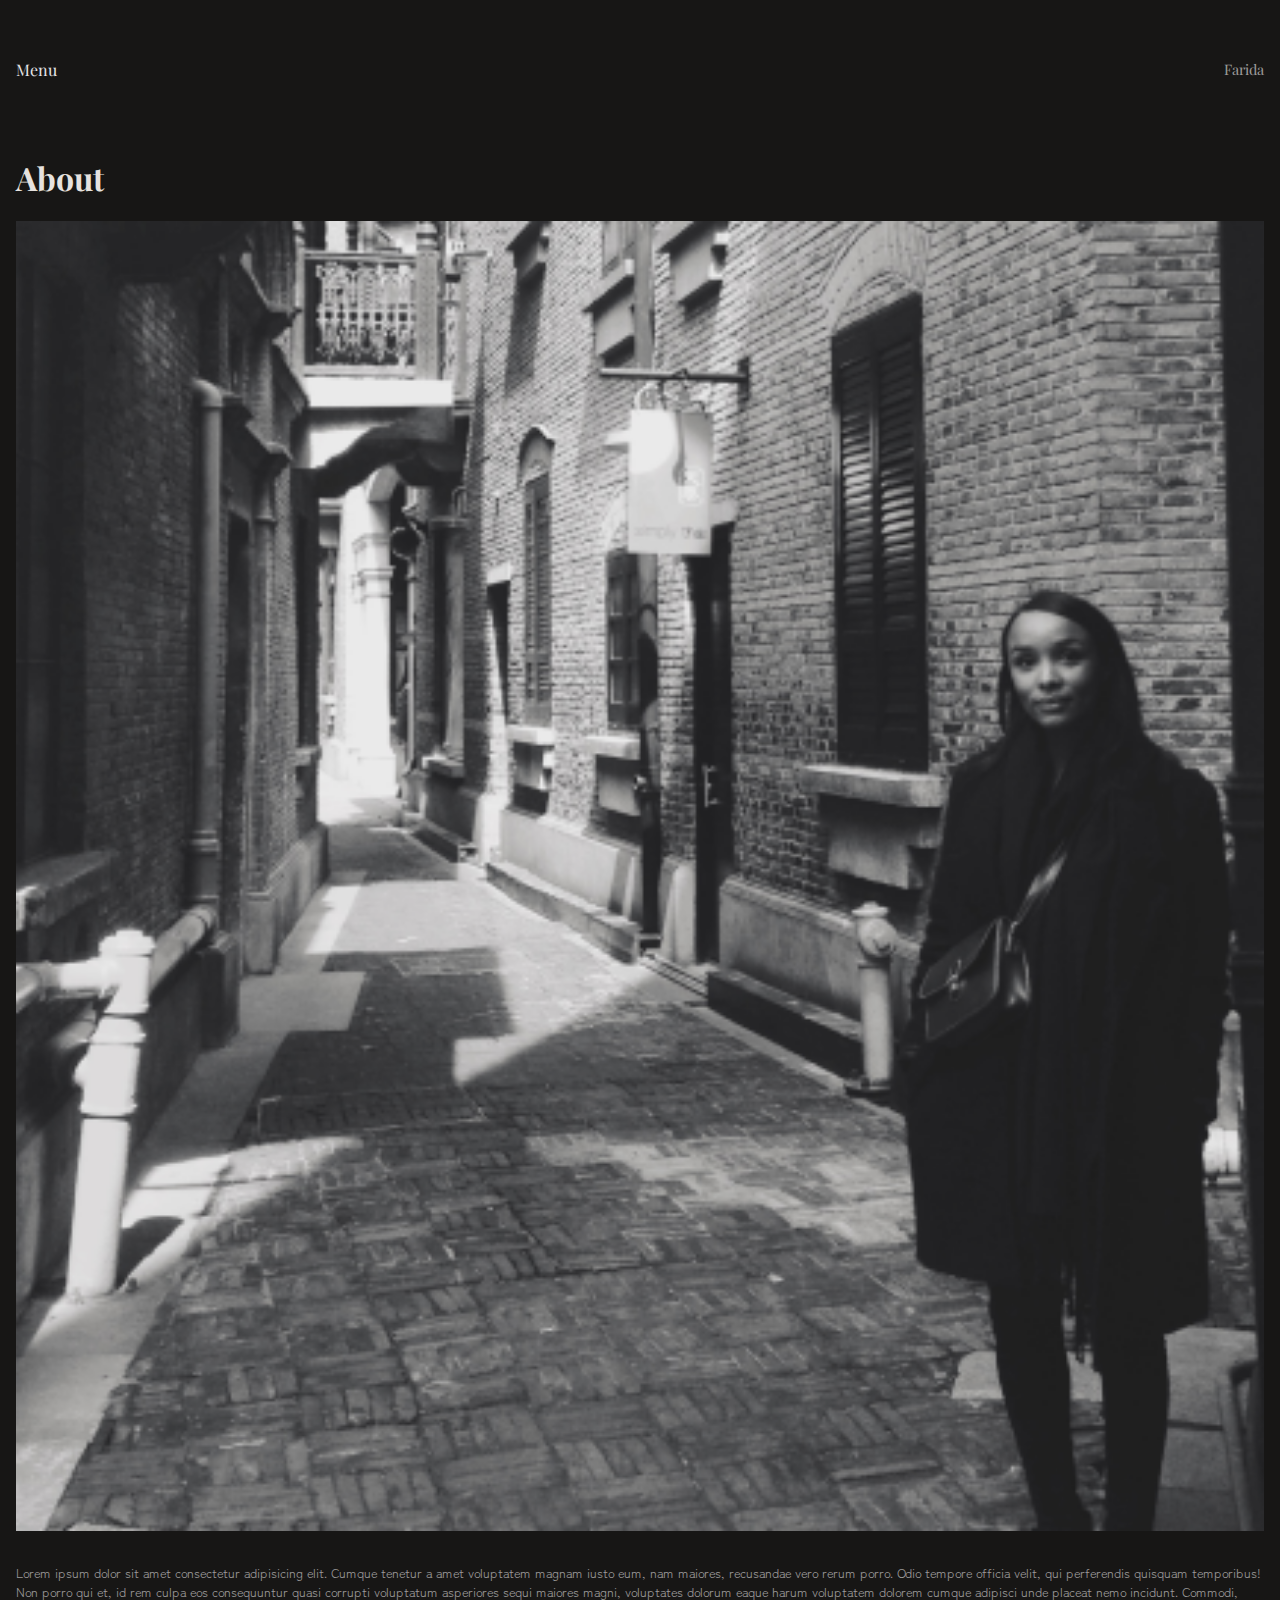
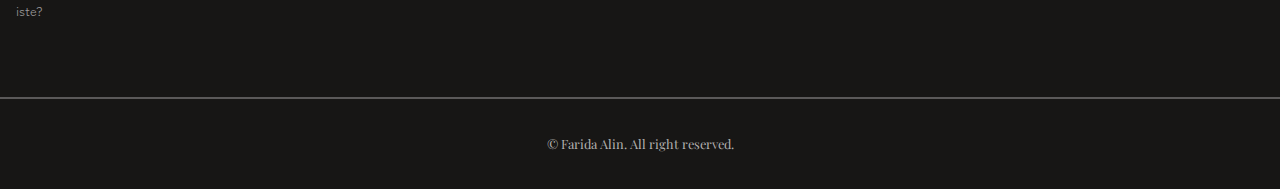
==== index.html @ fb092f66 "added about page" ====
<html lang="en">
  <head>
    <meta charset="UTF-8" />
    <meta http-equiv="X-UA-Compatible" content="IE=edge" />
    <meta name="viewport" content="width=device-width, initial-scale=1.0" />
    <link rel="stylesheet" href="style.css" />
    <link rel="preconnect" href="https://fonts.googleapis.com" />
    <link rel="preconnect" href="https://fonts.gstatic.com" crossorigin />
    <link rel="preconnect" href="https://fonts.googleapis.com" />
    <link rel="preconnect" href="https://fonts.gstatic.com" crossorigin />
    <link
      href="https://fonts.googleapis.com/css2?family=Playfair+Display:wght@400;600;800&family=Zen+Kaku+Gothic+Antique:wght@300;400&display=swap"
      rel="stylesheet"
    />
    <title>Portfolio | Home</title>
  </head>
  <body>
    <header class="header">
      <div class="menu-btn-container">
        <button class="menu-btn">Menu</button>
      </div>
      <span>Farida</span>
    </header>
    <nav class="nav">
      <ul class="nav-list">
        <li class="nav-item active">
          <a href="#index.html" class="link">About</a>
        </li>
        <li class="nav-item">
          <a href="#education.html" class="link">My Education</a>
        </li>
        <li class="nav-item">
          <a href="#work.html" class="link">Work Experience</a>
        </li>
        <li class="nav-item">
          <a href="#contact.html" class="link">Contact me</a>
        </li>
      </ul>
    </nav>
    <main>
      <section class="about-header">
        <h1>About</h1>
        <img src="./me.png" alt="Farida Alin" />
      </section>
      <section class="about-content">
        <p>
          Lorem ipsum dolor sit amet consectetur adipisicing elit. Cumque
          tenetur a amet voluptatem magnam iusto eum, nam maiores, recusandae
          vero rerum porro. Odio tempore officia velit, qui perferendis quisquam
          temporibus! Non porro qui et, id rem culpa eos consequuntur quasi
          corrupti voluptatum asperiores sequi maiores magni, voluptates dolorum
          eaque harum voluptatem dolorem cumque adipisci unde placeat nemo
          incidunt. Commodi, iste?
        </p>
      </section>
    </main>
    <footer>
      <p>&copy; Farida Alin. All right reserved.</p>
    </footer>
    <script src="script.js"></script>
  </body>
</html>
---- style.css ----
:root {
  --font-family: 'Playfair Display', serif;
  --black-900: #171615;

  --white-25: #b3b1afb3;
  --white-50: #b3b1af;
  --white-100: #e6e2df;
  --white-200: #e4e4e8;

  --grey-200: #9c9a9a;
}

html,
body {
  font-family: 'Playfair Display', serif;
  padding: 0;
  margin: 0;
  box-sizing: border-box;
  background-color: var(--black-900);
  color: var(--white-100);
}

ul {
  list-style: none;
}

a {
  text-decoration: none;
  color: var(--white-100);
}

img {
  width: 100%;
}

button {
  outline: none;
  padding: 0;
}

.header {
  position: fixed;
  z-index: 200;
  top: 0;
  left: 0;
  right: 0;
  height: 10vh;
  background: var(--black-900);
  display: grid;
  grid-template-columns: auto auto;
  grid-template-rows: 1fr;
  padding: 1.5rem 1rem 0rem;
}

.header > span,
.header > div {
  align-self: center;
}
.header > span {
  text-align: right;
  color: #e8e7e7a6;
  font-size: 0.9rem;
}

.header > div {
  text-align: left;
}

.menu-btn-container {
  background-color: var(--black-900);
}

.menu-btn {
  background: transparent;
  border: none;
  color: var(--white-200);
  font-family: var(--font-family);
  font-size: 1rem;
}

.menu-btn:focus {
  border-bottom: 0.15rem solid var(--white-200);
}

.menu-title {
  font-size: 1.8rem;
}

.nav {
  padding: 2rem;
  background: var(--black-900);
  display: flex;
  position: fixed;
  width: 100%;
  height: 100%;
  top: 0;
  left: 0;
  opacity: 0;
  visibility: hidden;
  transition: all 0.5s ease;
  z-index: 2;
}

.nav.show {
  opacity: 1;
  visibility: visible;
}

.nav-list {
  display: flex;
  flex-direction: column;
  justify-content: center;
  align-items: flex-start;
}

.nav-item {
  padding: 1rem;
  font-size: 1.1rem;
  position: relative;
}

.nav-item.active:before {
  position: absolute;
  content: '';
  height: 2px;
  width: 10px;
  top: 50%;
  left: -0.5rem;
  background: var(--white-100);
}

.nav-item.active > .link {
  color: var(--white-100);
}

.link:focus {
  color: red;
  outline: none;
}
.link {
  color: var(--white-25);
}

main {
  padding: 15vh 1rem 4rem 1rem;
}

.about-header {
  margin-bottom: 2rem;
}
.about-content > p {
  font-size: 0.8rem;
  line-height: 1.2rem;
  font-family: 'Zen Kaku Gothic Antique', sans-serif;
  color: var(--grey-200);
}

footer {
  padding: 1.5rem;
  display: flex;
  align-items: center;
  justify-content: center;
  border-top: 2px solid #9c9a9a82;
}

footer p {
  font-size: 0.8rem;
  line-height: 1rem;
  color: var(--white-50);
}
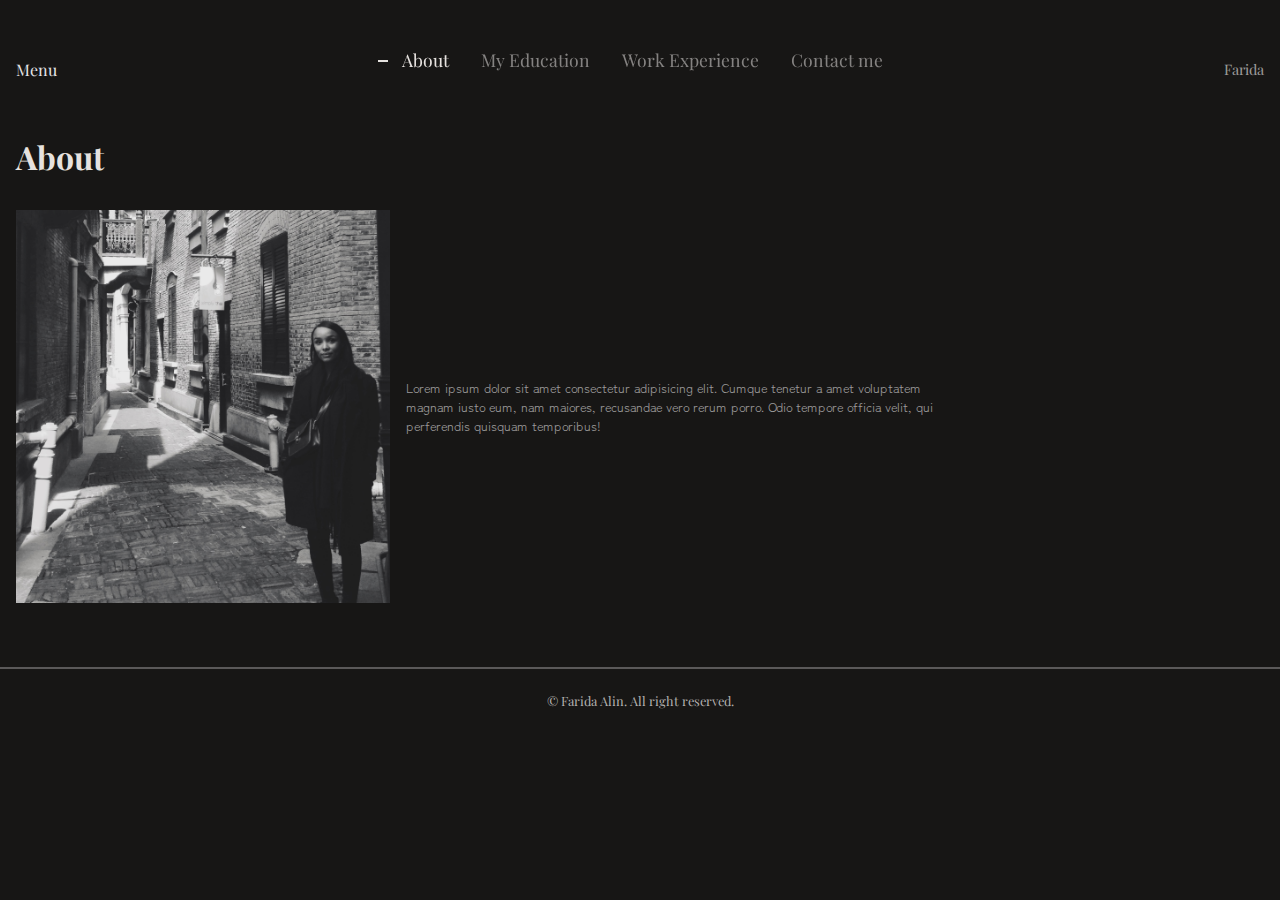
==== commit 5b13b9f4: "responside style" ====
--- a/index.html
+++ b/index.html
@@ -24,39 +24,38 @@
     <nav class="nav">
       <ul class="nav-list">
         <li class="nav-item active">
-          <a href="#index.html" class="link">About</a>
+          <a href="/" class="link">About</a>
         </li>
         <li class="nav-item">
-          <a href="#education.html" class="link">My Education</a>
+          <a href="./education.html" class="link">My Education</a>
         </li>
         <li class="nav-item">
-          <a href="#work.html" class="link">Work Experience</a>
+          <a href="./work.html" class="link">Work Experience</a>
         </li>
         <li class="nav-item">
-          <a href="#contact.html" class="link">Contact me</a>
+          <a href="./contact.html" class="link">Contact me</a>
         </li>
       </ul>
     </nav>
     <main>
-      <section class="about-header">
-        <h1>About</h1>
-        <img src="./me.png" alt="Farida Alin" />
-      </section>
-      <section class="about-content">
-        <p>
-          Lorem ipsum dolor sit amet consectetur adipisicing elit. Cumque
-          tenetur a amet voluptatem magnam iusto eum, nam maiores, recusandae
-          vero rerum porro. Odio tempore officia velit, qui perferendis quisquam
-          temporibus! Non porro qui et, id rem culpa eos consequuntur quasi
-          corrupti voluptatum asperiores sequi maiores magni, voluptates dolorum
-          eaque harum voluptatem dolorem cumque adipisci unde placeat nemo
-          incidunt. Commodi, iste?
-        </p>
-      </section>
+      <h1 class="about-header">About</h1>
+      <div class="main-home">
+        <div class="about-img">
+          <img src="./me.png" alt="Farida Alin" />
+        </div>
+        <section class="about-content">
+          <p>
+            Lorem ipsum dolor sit amet consectetur adipisicing elit. Cumque
+            tenetur a amet voluptatem magnam iusto eum, nam maiores, recusandae
+            vero rerum porro. Odio tempore officia velit, qui perferendis
+            quisquam temporibus!
+          </p>
+        </section>
+      </div>
     </main>
     <footer>
       <p>&copy; Farida Alin. All right reserved.</p>
     </footer>
-    <script src="script.js"></script>
+    <script src="app.js" type="module"></script>
   </body>
 </html>
--- a/style.css
+++ b/style.css
@@ -8,16 +8,23 @@
   --white-200: #e4e4e8;
 
   --grey-200: #9c9a9a;
+
+  --input-border: #383138;
+  --input-focus-h: 245;
+  --input-focus-s: 100%;
+  --input-focus-l: 42%;
 }
 
 html,
 body {
   font-family: 'Playfair Display', serif;
-  padding: 0;
-  margin: 0;
   box-sizing: border-box;
   background-color: var(--black-900);
   color: var(--white-100);
+}
+* {
+  margin: 0;
+  padding: 0;
 }
 
 ul {
@@ -109,8 +116,8 @@
 .nav-list {
   display: flex;
   flex-direction: column;
-  justify-content: center;
-  align-items: flex-start;
+  justify-content: flex-start;
+  margin-top: 6rem;
 }
 
 .nav-item {
@@ -134,7 +141,7 @@
 }
 
 .link:focus {
-  color: red;
+  color: var(--white-200);
   outline: none;
 }
 .link {
@@ -147,6 +154,9 @@
 
 .about-header {
   margin-bottom: 2rem;
+}
+.about-header > h1 {
+  padding-bottom: 1rem;
 }
 .about-content > p {
   font-size: 0.8rem;
@@ -155,6 +165,152 @@
   color: var(--grey-200);
 }
 
+.container {
+  padding-top: 2rem;
+}
+
+.content {
+  padding-top: 1rem;
+}
+
+.content-block {
+  display: flex;
+  flex-direction: row;
+  align-items: baseline;
+  width: 100%;
+  margin-bottom: 2rem;
+}
+
+.year {
+  margin-right: 1rem;
+}
+
+.place {
+  font-size: 0.8rem;
+  color: var(--white-50);
+}
+
+.place-name {
+  font-size: 0.9rem;
+  color: var(--white-50);
+}
+.description {
+  font-size: 0.8rem;
+  color: var(--white-25);
+  font-family: 'Zen Kaku Gothic Antique', sans-serif;
+}
+
+.form {
+  padding: 1rem 0;
+  max-width: 420px;
+}
+
+.form > div {
+  margin-bottom: 1rem;
+}
+
+input {
+  width: 100%;
+}
+
+.input {
+  font-size: 16px;
+  font-size: Max(16px, 1em);
+  font-family: inherit;
+  padding: 0.25em 0.5em;
+  background-color: #fff;
+  border: 2px solid var(--input-border);
+  border-radius: 4px;
+  transition: 180ms box-shadow ease-in-out;
+  font-family: 'Zen Kaku Gothic Antique', sans-serif;
+}
+
+.input:focus {
+  border-color: #717679;
+  box-shadow: 0 0 0px 3px hsl(245deg 30% 93% / 80%);
+  outline: 3px solid transparent;
+}
+
+.input:not(textarea) {
+  line-height: 1;
+  height: 2.25rem;
+  margin-top: 0.9rem;
+  font-size: 0.8rem;
+}
+.input[disabled] {
+  --input-border: #ccc;
+
+  background-color: #eee;
+  cursor: not-allowed;
+}
+
+textarea.input {
+  resize: vertical;
+  width: 100%;
+  margin-top: 0.9rem;
+  font-size: 0.8rem;
+  font-family: 'Zen Kaku Gothic Antique', sans-serif;
+}
+
+label {
+  font-size: 1.125rem;
+  font-weight: 500;
+  line-height: 1;
+  display: flex;
+  justify-content: space-between;
+}
+
+.required {
+  color: red;
+  font-size: 0.7rem;
+}
+
+.is-invalid {
+  border-color: red;
+}
+
+.input + label {
+  margin-top: 2rem;
+}
+
+input[type='submit'] {
+  width: 100%;
+  background-color: #4b714d;
+  color: white;
+  padding: 14px 20px;
+  margin: 8px 0;
+  border: none;
+  border-radius: 4px;
+  cursor: pointer;
+}
+
+input[type='submit']:hover {
+  background-color: #45a049;
+}
+
+.success-msg {
+  background: #3e3e3e;
+  padding: 2rem 1rem;
+  position: absolute;
+  top: 30%;
+  height: 200px;
+  display: flex;
+  align-items: center;
+  left: 0;
+  flex-direction: column;
+  display: none;
+}
+
+.success-msg > button {
+  margin-left: auto;
+  padding: 0.5rem 0.8rem;
+  font-size: 1rem;
+  font-family: var(--font-family);
+}
+
+.success-msg > p {
+  margin-top: 1rem;
+}
 footer {
   padding: 1.5rem;
   display: flex;
@@ -168,3 +324,42 @@
   line-height: 1rem;
   color: var(--white-50);
 }
+
+@media only screen and (min-width: 450px) {
+  .main-home {
+    display: flex;
+    flex-wrap: wrap;
+    align-items: center;
+  }
+  .main-home > section,
+  .main-home > div {
+    width: 45%;
+  }
+
+  .about-content {
+    margin-left: 1rem;
+  }
+
+  .about-img {
+    max-width: 30%;
+  }
+}
+
+@media only screen and (min-width: 768px) {
+  .nav {
+    position: absolute;
+    width: fit-content;
+    height: fit-content;
+    top: initial;
+    left: calc(100vw / 2 - (572px / 2));
+    opacity: 1;
+    visibility: initial;
+    z-index: 400;
+    background: transparent;
+  }
+
+  .nav-list {
+    flex-direction: row;
+    margin-top: 0;
+  }
+}
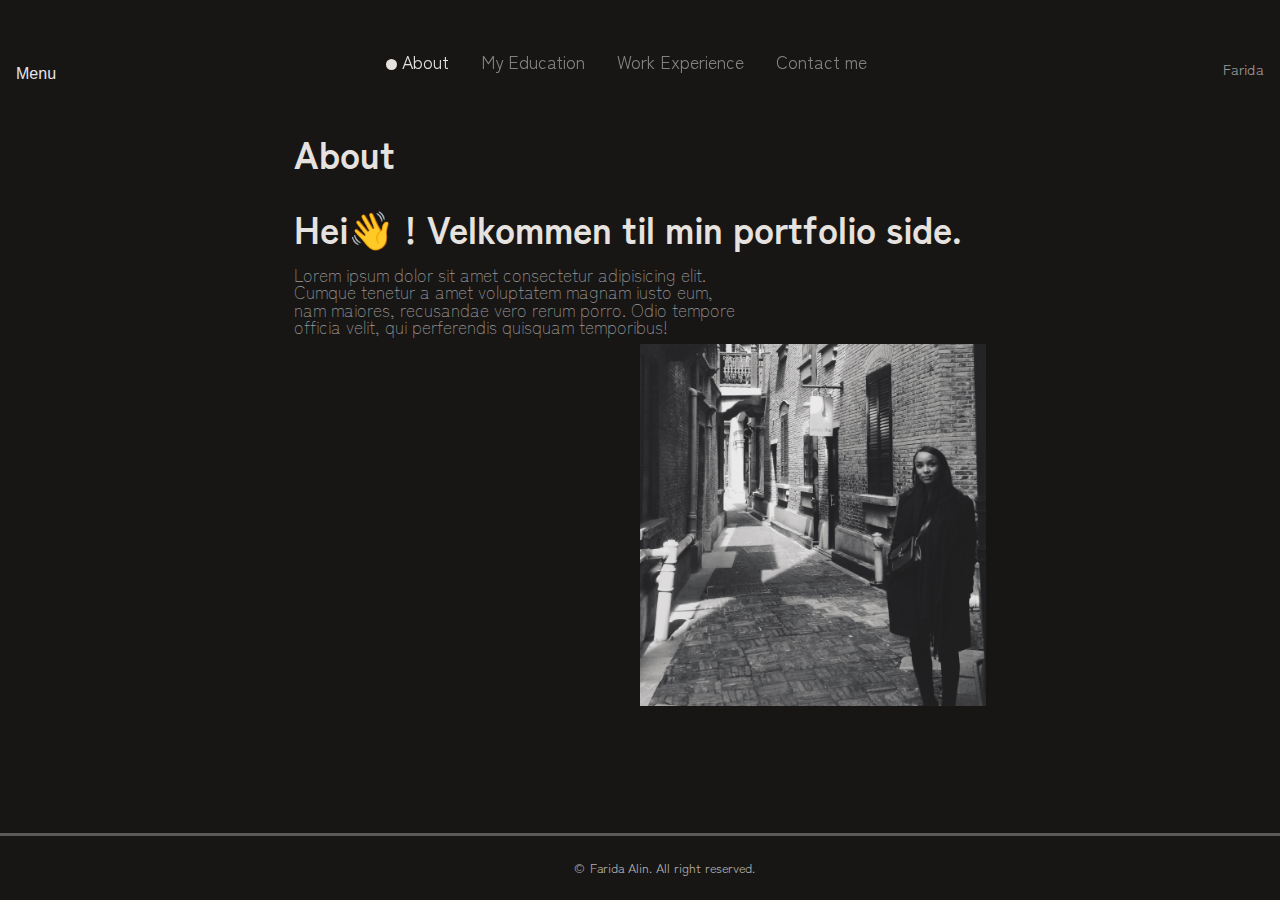
==== commit b6f35b30: "wip" ====
--- a/index.html
+++ b/index.html
@@ -1,3 +1,4 @@
+<!DOCTYPE html>
 <html lang="en">
   <head>
     <meta charset="UTF-8" />
@@ -15,47 +16,52 @@
     <title>Portfolio | Home</title>
   </head>
   <body>
-    <header class="header">
-      <div class="menu-btn-container">
-        <button class="menu-btn">Menu</button>
+    <div class="app">
+      <div>
+        <header class="header">
+          <div class="menu-btn-container">
+            <button class="menu-btn">Menu</button>
+          </div>
+          <span>Farida</span>
+        </header>
+        <nav class="nav">
+          <ul class="nav-list">
+            <li class="nav-item active">
+              <a href="/" class="link">About</a>
+            </li>
+            <li class="nav-item">
+              <a href="./education.html" class="link">My Education</a>
+            </li>
+            <li class="nav-item">
+              <a href="./work.html" class="link">Work Experience</a>
+            </li>
+            <li class="nav-item">
+              <a href="./contact.html" class="link">Contact me</a>
+            </li>
+          </ul>
+        </nav>
       </div>
-      <span>Farida</span>
-    </header>
-    <nav class="nav">
-      <ul class="nav-list">
-        <li class="nav-item active">
-          <a href="/" class="link">About</a>
-        </li>
-        <li class="nav-item">
-          <a href="./education.html" class="link">My Education</a>
-        </li>
-        <li class="nav-item">
-          <a href="./work.html" class="link">Work Experience</a>
-        </li>
-        <li class="nav-item">
-          <a href="./contact.html" class="link">Contact me</a>
-        </li>
-      </ul>
-    </nav>
-    <main>
-      <h1 class="about-header">About</h1>
-      <div class="main-home">
-        <div class="about-img">
-          <img src="./me.png" alt="Farida Alin" />
-        </div>
-        <section class="about-content">
-          <p>
-            Lorem ipsum dolor sit amet consectetur adipisicing elit. Cumque
-            tenetur a amet voluptatem magnam iusto eum, nam maiores, recusandae
-            vero rerum porro. Odio tempore officia velit, qui perferendis
-            quisquam temporibus!
-          </p>
+      <main>
+        <h1 class="about-header">About</h1>
+        <section class="main-home">
+          <h2 class="about-intro">Hei👋 ! Velkommen til min portfolio side.</h2>
+          <div class="flex">
+            <p class="about-body">
+              Lorem ipsum dolor sit amet consectetur adipisicing elit. Cumque
+              tenetur a amet voluptatem magnam iusto eum, nam maiores,
+              recusandae vero rerum porro. Odio tempore officia velit, qui
+              perferendis quisquam temporibus!
+            </p>
+            <div class="about-img">
+              <img src="./me.png" alt="Farida Alin" />
+            </div>
+          </div>
         </section>
-      </div>
-    </main>
-    <footer>
-      <p>&copy; Farida Alin. All right reserved.</p>
-    </footer>
+      </main>
+      <footer>
+        <p>&copy; Farida Alin. All right reserved.</p>
+      </footer>
+    </div>
     <script src="app.js" type="module"></script>
   </body>
 </html>
--- a/style.css
+++ b/style.css
@@ -1,5 +1,5 @@
 :root {
-  --font-family: 'Playfair Display', serif;
+  --body-font-family: 'Zen Kaku Gothic Antique', sans-serif;
   --black-900: #171615;
 
   --white-25: #b3b1afb3;
@@ -14,13 +14,25 @@
   --input-focus-s: 100%;
   --input-focus-l: 42%;
 }
+html {
+  font-size: 100%;
+  line-height: 24px;
+  height: 100%;
+  width: 100%;
+}
 
 html,
 body {
-  font-family: 'Playfair Display', serif;
+  font-family: 'Zen Kaku Gothic Antique', sans-serif;
   box-sizing: border-box;
   background-color: var(--black-900);
   color: var(--white-100);
+  height: 100%;
+  width: 100%;
+}
+body {
+  font-size: 2.1rem;
+  line-height: 1em;
 }
 * {
   margin: 0;
@@ -43,6 +55,19 @@
 button {
   outline: none;
   padding: 0;
+}
+
+.app {
+  display: grid;
+  grid-template-rows: auto 1fr auto;
+  grid-template-columns: 100%;
+  min-height: 100%;
+}
+
+h1 {
+  line-height: 1em;
+  font-size: 1.3em;
+  padding-bottom: 0.5em;
 }
 
 .header {
@@ -81,12 +106,18 @@
   background: transparent;
   border: none;
   color: var(--white-200);
-  font-family: var(--font-family);
   font-size: 1rem;
-}
-
-.menu-btn:focus {
-  border-bottom: 0.15rem solid var(--white-200);
+  border-bottom: 0.15rem solid transparent;
+  transition: font-size 2s ease, border-bottom-color 2s ease;
+  cursor: pointer;
+}
+
+.menu-btn:focus,
+.menu-btn:hover {
+  border-bottom-color: var(--white-200);
+}
+.menu-btn:hover {
+  font-size: 1.2rem;
 }
 
 .menu-title {
@@ -126,17 +157,29 @@
   position: relative;
 }
 
-.nav-item.active:before {
+.nav-item:before {
   position: absolute;
   content: '';
-  height: 2px;
-  width: 10px;
-  top: 50%;
-  left: -0.5rem;
+  height: 0.625em;
+  width: 0.625em;
+  top: 44%;
+  left: 0rem;
+  border-radius: 50%;
+  background: transparent;
+  transition: color 2s ease-in-out;
+}
+.nav-item.active:before {
   background: var(--white-100);
 }
 
 .nav-item.active > .link {
+  color: var(--white-100);
+}
+.nav-item:hover::before {
+  background: var(--white-100);
+}
+
+.nav-item:hover > .link {
   color: var(--white-100);
 }
 
@@ -150,19 +193,36 @@
 
 main {
   padding: 15vh 1rem 4rem 1rem;
+  width: 100%;
+  max-width: 24em;
+  margin: 0 auto;
+}
+.flex {
+  display: flex;
+  flex-wrap: wrap;
+}
+
+.about-img {
+  margin-left: auto;
+  width: 100%;
+  max-width: 50%;
 }
 
 .about-header {
-  margin-bottom: 2rem;
-}
-.about-header > h1 {
-  padding-bottom: 1rem;
-}
-.about-content > p {
-  font-size: 0.8rem;
-  line-height: 1.2rem;
-  font-family: 'Zen Kaku Gothic Antique', sans-serif;
+  padding-bottom: 1em;
+}
+.about-intro {
+  line-height: 1em;
+  font-size: 1.3em;
+  padding-bottom: 0.5em;
+}
+.about-body {
+  line-height: 1em;
+  font-size: 0.6em;
+  font-weight: 100;
   color: var(--grey-200);
+  padding-bottom: 0.5em;
+  max-width: 50ch;
 }
 
 .container {
@@ -183,26 +243,26 @@
 
 .year {
   margin-right: 1rem;
+  font-size: 0.5em;
 }
 
 .place {
-  font-size: 0.8rem;
   color: var(--white-50);
 }
 
 .place-name {
-  font-size: 0.9rem;
+  font-size: 0.8em;
+  line-height: 1.4em;
   color: var(--white-50);
 }
 .description {
-  font-size: 0.8rem;
+  font-size: 0.5em;
   color: var(--white-25);
-  font-family: 'Zen Kaku Gothic Antique', sans-serif;
 }
 
 .form {
   padding: 1rem 0;
-  max-width: 420px;
+  max-width: 26.25em;
 }
 
 .form > div {
@@ -214,21 +274,18 @@
 }
 
 .input {
-  font-size: 16px;
-  font-size: Max(16px, 1em);
-  font-family: inherit;
+  font-size: 1em;
   padding: 0.25em 0.5em;
   background-color: #fff;
-  border: 2px solid var(--input-border);
-  border-radius: 4px;
+  border: 0.125em solid var(--input-border);
+  border-radius: 0.016em;
   transition: 180ms box-shadow ease-in-out;
-  font-family: 'Zen Kaku Gothic Antique', sans-serif;
+  font-family: var(--body-font-family);
 }
 
 .input:focus {
-  border-color: #717679;
-  box-shadow: 0 0 0px 3px hsl(245deg 30% 93% / 80%);
-  outline: 3px solid transparent;
+  box-shadow: 0 0 0.188em 0.188em hsl(245deg 30% 93% / 80%);
+  outline: 0.188em solid transparent;
 }
 
 .input:not(textarea) {
@@ -249,7 +306,7 @@
   width: 100%;
   margin-top: 0.9rem;
   font-size: 0.8rem;
-  font-family: 'Zen Kaku Gothic Antique', sans-serif;
+  font-family: var(--body-font-family);
 }
 
 label {
@@ -273,50 +330,80 @@
   margin-top: 2rem;
 }
 
-input[type='submit'] {
+.submit {
   width: 100%;
   background-color: #4b714d;
   color: white;
-  padding: 14px 20px;
-  margin: 8px 0;
+  padding: 0.875em 1.25em;
+  margin: 0.5em 0;
   border: none;
-  border-radius: 4px;
+  border-radius: 0.25px;
   cursor: pointer;
-}
-
-input[type='submit']:hover {
+  padding: 1em;
+}
+
+.submit:hover {
   background-color: #45a049;
 }
 
 .success-msg {
-  background: #3e3e3e;
+  background: var(--white-100);
   padding: 2rem 1rem;
   position: absolute;
-  top: 30%;
-  height: 200px;
+  left: 50%;
+  top: 50%;
+  transform: translate(-50%, -50%);
+  height: 12.5em;
   display: flex;
   align-items: center;
-  left: 0;
   flex-direction: column;
   display: none;
+  border: none;
+  box-shadow: -1px -2px 6px 3px #484848;
 }
 
 .success-msg > button {
+  display: block;
   margin-left: auto;
-  padding: 0.5rem 0.8rem;
+  padding: 1em 1.5em;
   font-size: 1rem;
-  font-family: var(--font-family);
+  cursor: pointer;
+  border: none;
+  background: var(--black-900);
+  color: var(--white-100);
+  border-radius: 0.3em;
+}
+
+.success-msg > button:active {
+  background: var(--input-border);
+}
+.success-msg > button:focus {
+  background: var(--input-border);
+  border: var(--black-900);
+}
+.success-msg > button:hover {
+  background: var(--input-border);
 }
 
 .success-msg > p {
   margin-top: 1rem;
-}
+  font-size: 0.8em;
+}
+
+.invalid-feedback,
+.response-email {
+  font-size: 0.6em;
+  padding-top: 0.2em;
+  color: red;
+}
+
 footer {
   padding: 1.5rem;
   display: flex;
   align-items: center;
   justify-content: center;
-  border-top: 2px solid #9c9a9a82;
+  border-top: 0.125em solid #9c9a9a82;
+  width: 100%;
 }
 
 footer p {
@@ -325,27 +412,10 @@
   color: var(--white-50);
 }
 
-@media only screen and (min-width: 450px) {
-  .main-home {
-    display: flex;
-    flex-wrap: wrap;
-    align-items: center;
+@media only screen and (min-width: 48em) {
+  body {
+    font-size: 1.8rem;
   }
-  .main-home > section,
-  .main-home > div {
-    width: 45%;
-  }
-
-  .about-content {
-    margin-left: 1rem;
-  }
-
-  .about-img {
-    max-width: 30%;
-  }
-}
-
-@media only screen and (min-width: 768px) {
   .nav {
     position: absolute;
     width: fit-content;
@@ -362,4 +432,9 @@
     flex-direction: row;
     margin-top: 0;
   }
-}
+
+  .menu-btn {
+    pointer-events: none;
+    cursor: not-allowed;
+  }
+}
